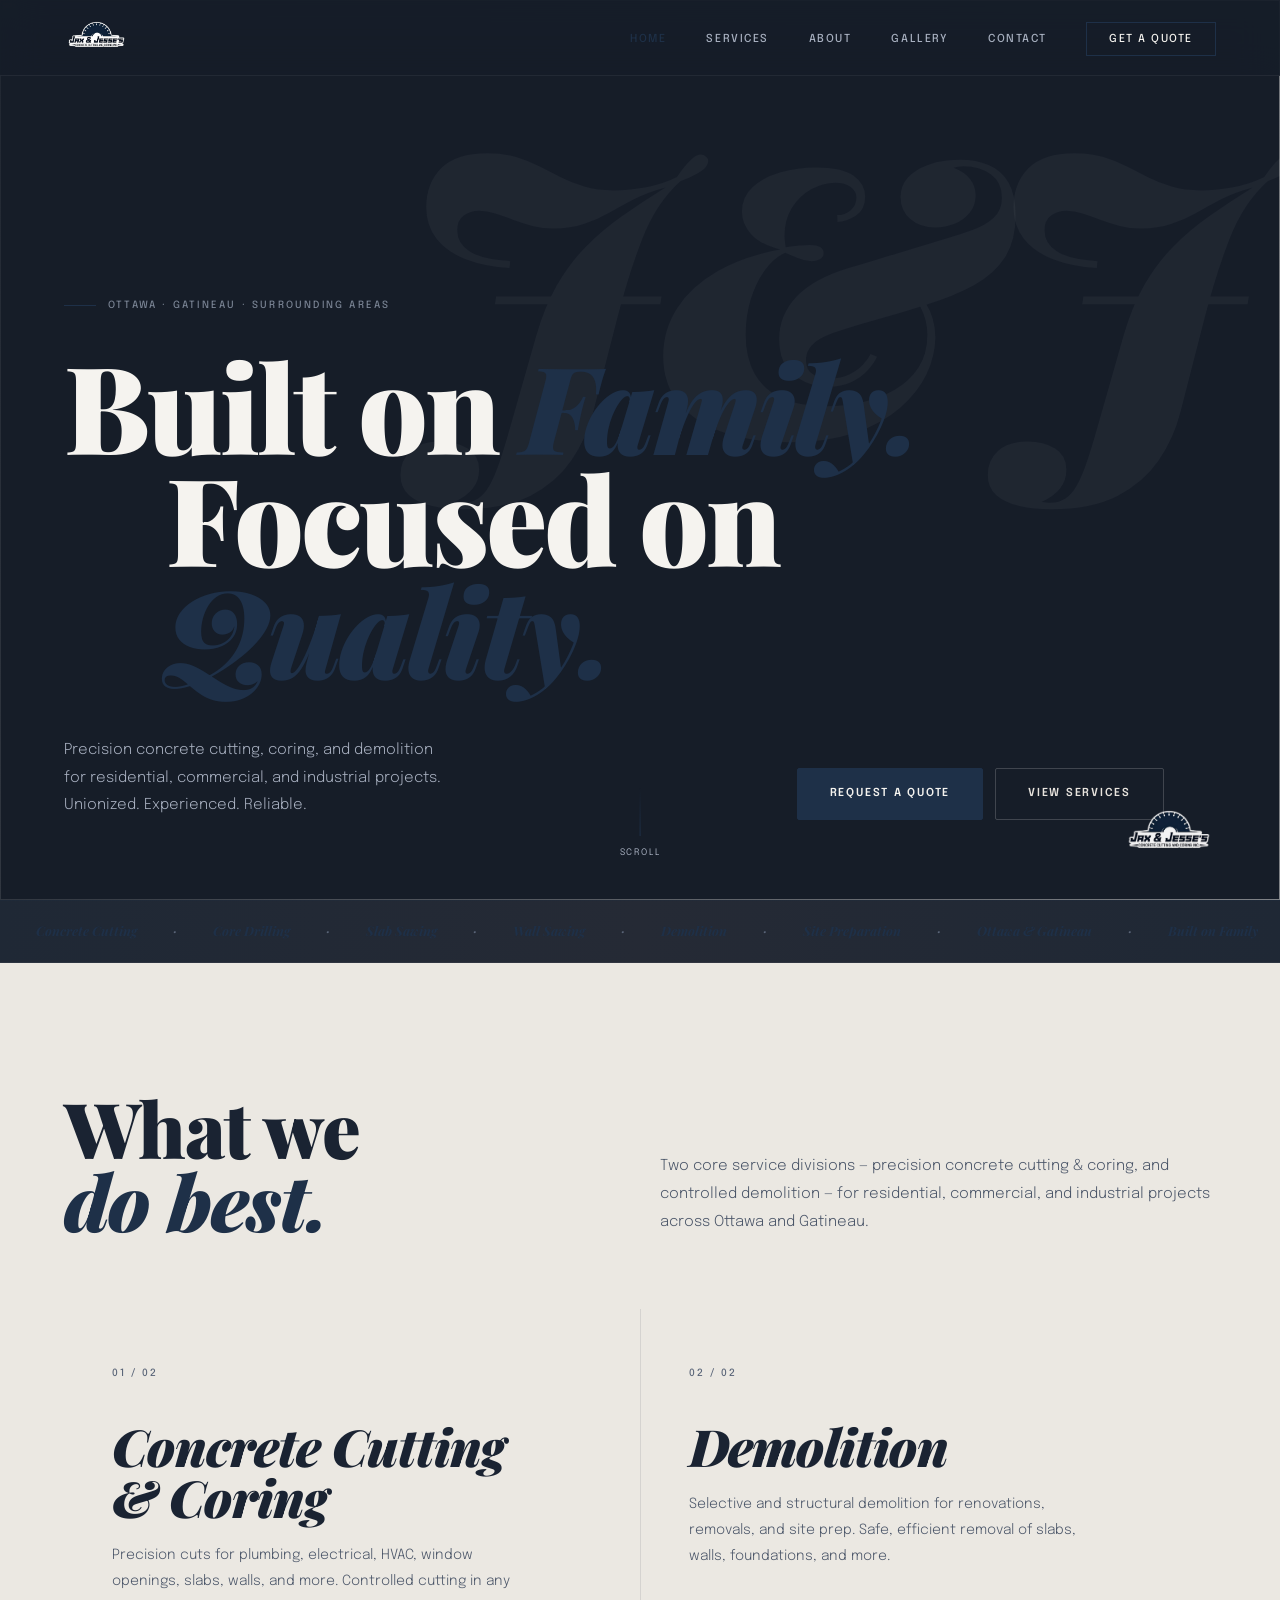
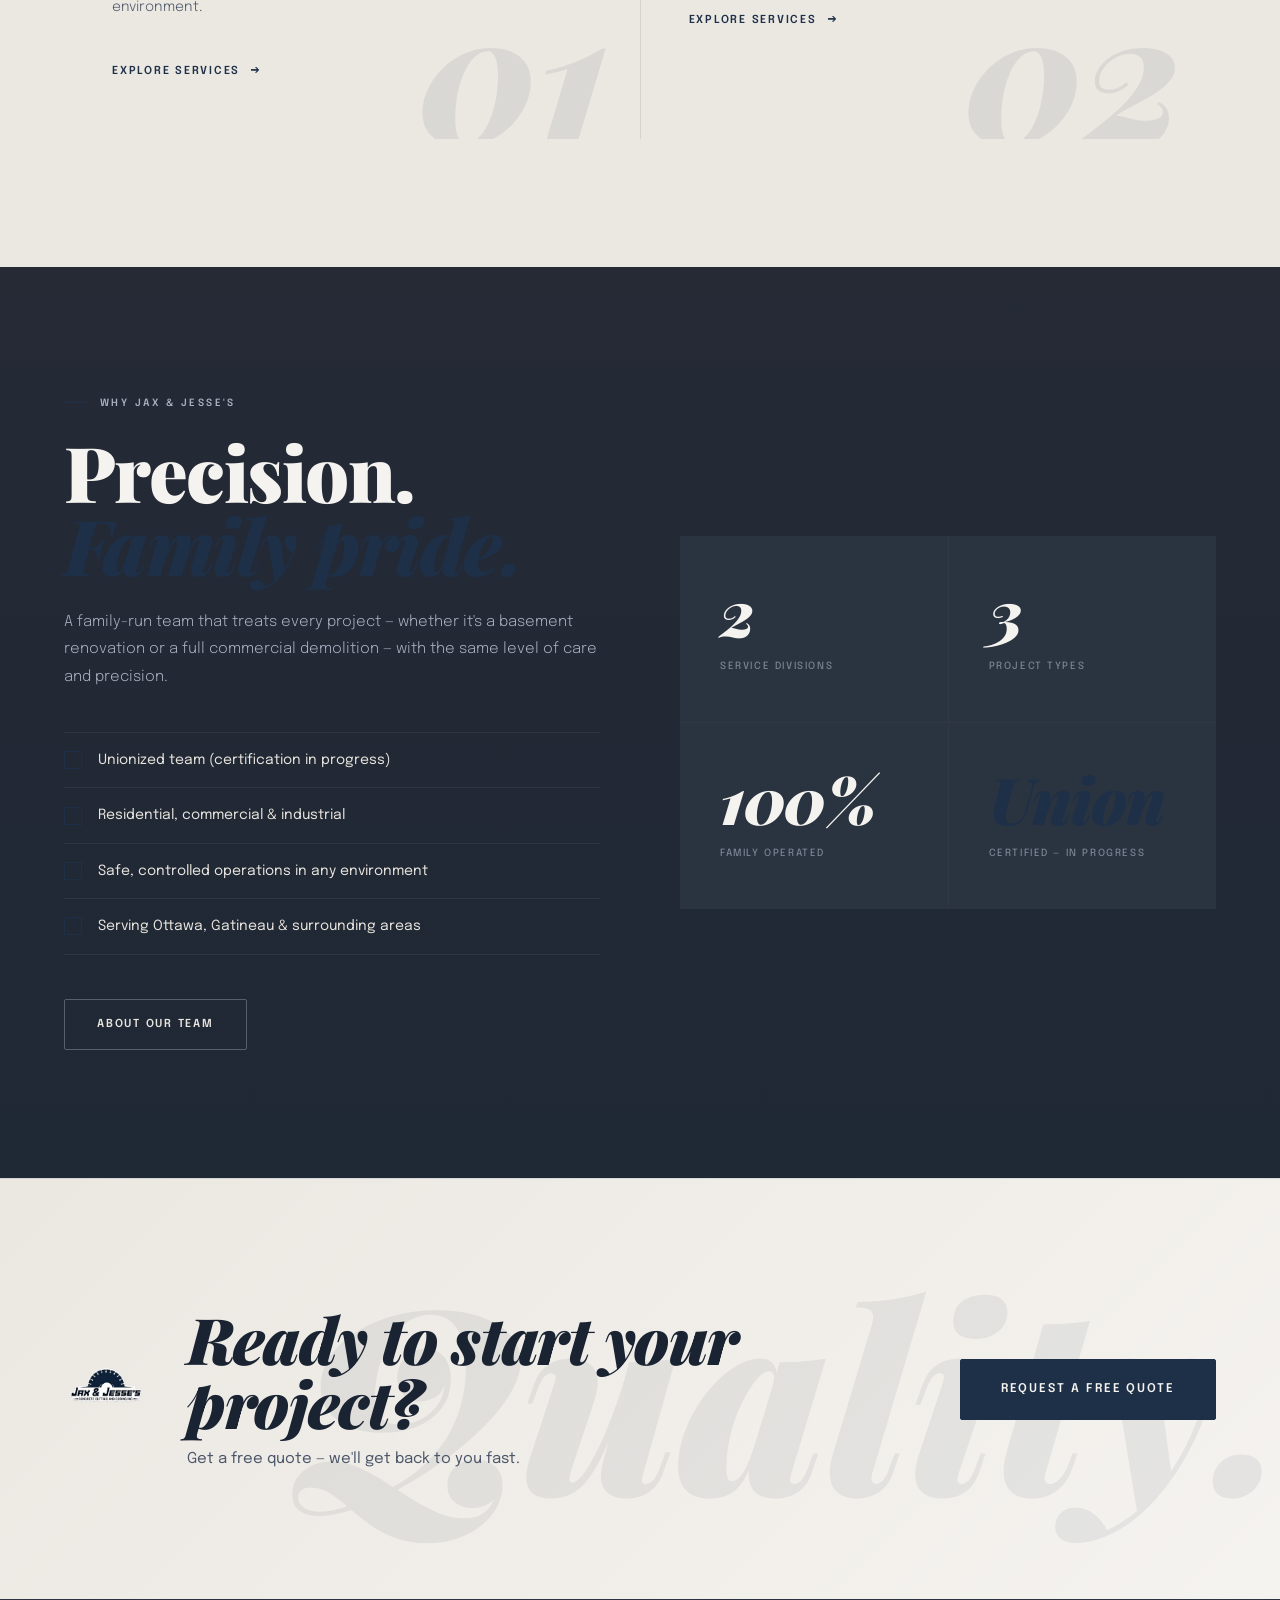
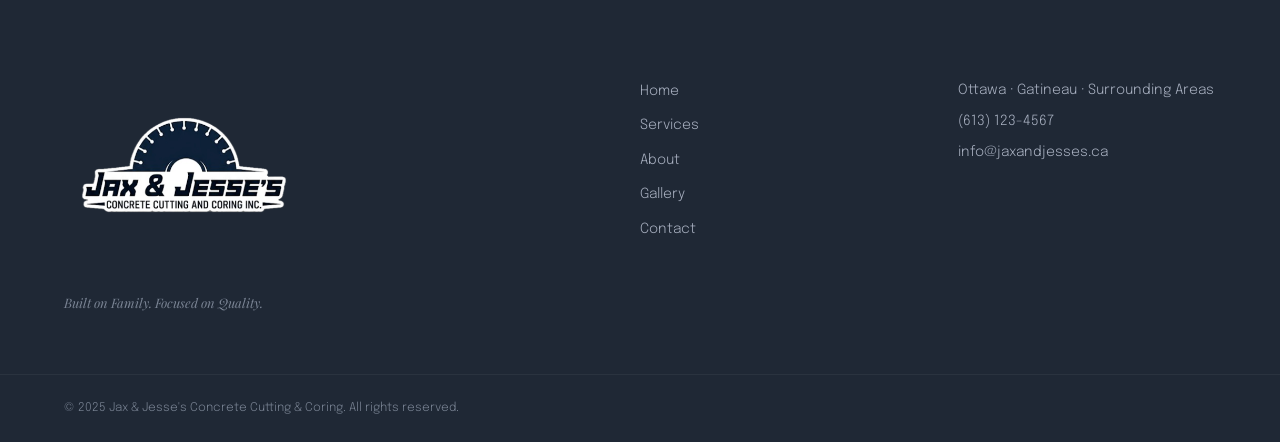
==== index.html @ 1fd2f661 "Initial commit" ====
<!DOCTYPE html>
<html lang="en">
<head>
  <meta charset="UTF-8" />
  <meta name="viewport" content="width=device-width, initial-scale=1.0" />
  <title>Jax & Jesse's Concrete Cutting & Coring</title>
  <link rel="stylesheet" href="styles/main.css" />
  <link rel="preconnect" href="https://fonts.googleapis.com" />
  <link rel="preconnect" href="https://fonts.gstatic.com" crossorigin />
  <link rel="preconnect" href="https://images.unsplash.com" crossorigin />
  <link href="https://fonts.googleapis.com/css2?family=Playfair+Display:ital,wght@0,700;0,900;1,700;1,900&family=Epilogue:wght@300;400;500;600;700&display=swap" rel="stylesheet" />
</head>
<body>

  <!-- NAV -->
  <nav class="nav" id="nav">
    <a href="index.html" class="nav-logo">
      <img
        class="nav-logo-img"
        src="assets/logo.png"
        alt="Jax & Jesse's Concrete Cutting and Coring Inc."
        width="220"
        height="90"
      />
    </a>
    <button class="nav-toggle" id="navToggle" aria-label="Toggle menu">
      <span></span><span></span><span></span>
    </button>
    <ul class="nav-links" id="navLinks">
      <li><a href="index.html" class="active">Home</a></li>
      <li><a href="services.html">Services</a></li>
      <li><a href="about.html">About</a></li>
      <li><a href="gallery.html">Gallery</a></li>
      <li><a href="contact.html">Contact</a></li>
      <li><a href="contact.html" class="nav-cta">Get a Quote</a></li>
    </ul>
  </nav>

  <!-- HERO — stock photo (Unsplash); replace with client photography later -->
  <section class="hero">
    <div class="hero-bg" aria-hidden="true">
      <img
        src="https://images.unsplash.com/photo-1541888946425-d81bb19240f5?auto=format&fit=crop&w=1920&q=80"
        alt=""
        width="1920"
        height="1080"
        fetchpriority="high"
      />
    </div>
    <div class="hero-overlay" aria-hidden="true"></div>
    <div class="hero-number">J&J</div>
    <div class="hero-content">
      <div class="hero-eyebrow">Ottawa · Gatineau · Surrounding Areas</div>
      <h1 class="hero-headline">
        Built on <em>Family.</em>
        <span class="line-indent">Focused on <em>Quality.</em></span>
      </h1>
      <div class="hero-bottom">
        <p class="hero-sub">Precision concrete cutting, coring, and demolition for residential, commercial, and industrial projects. Unionized. Experienced. Reliable.</p>
        <div class="hero-ctas">
          <a href="contact.html" class="btn btn-primary">Request a Quote</a>
          <a href="services.html" class="btn btn-ghost">View Services</a>
        </div>
      </div>
    </div>
    <div class="hero-scroll">
      <div class="hero-scroll-line"></div>
      Scroll
    </div>
    <img
      class="hero-logo-mark"
      src="assets/logo.png"
      alt=""
      width="200"
      height="90"
      aria-hidden="true"
    />
  </section>

  <!-- MARQUEE DIVIDER -->
  <div class="marquee-wrap reveal">
    <div class="marquee-track">
      <span>Concrete Cutting</span><span class="dot"> · </span>
      <span>Core Drilling</span><span class="dot"> · </span>
      <span>Slab Sawing</span><span class="dot"> · </span>
      <span>Wall Sawing</span><span class="dot"> · </span>
      <span>Demolition</span><span class="dot"> · </span>
      <span>Site Preparation</span><span class="dot"> · </span>
      <span>Ottawa & Gatineau</span><span class="dot"> · </span>
      <span>Built on Family</span><span class="dot"> · </span>
      <span>Concrete Cutting</span><span class="dot"> · </span>
      <span>Core Drilling</span><span class="dot"> · </span>
      <span>Slab Sawing</span><span class="dot"> · </span>
      <span>Wall Sawing</span><span class="dot"> · </span>
      <span>Demolition</span><span class="dot"> · </span>
      <span>Site Preparation</span><span class="dot"> · </span>
      <span>Ottawa & Gatineau</span><span class="dot"> · </span>
      <span>Built on Family</span><span class="dot"> · </span>
    </div>
  </div>

  <!-- SERVICES OVERVIEW -->
  <section class="services-overview reveal">
    <div class="services-overview-header">
      <h2>What we<br /><em>do best.</em></h2>
      <p>Two core service divisions — precision concrete cutting & coring, and controlled demolition — for residential, commercial, and industrial projects across Ottawa and Gatineau.</p>
    </div>
    <div class="services-grid">
      <div class="service-card">
        <span class="service-card-index">01 / 02</span>
        <h3>Concrete Cutting<br />& Coring</h3>
        <p>Precision cuts for plumbing, electrical, HVAC, window openings, slabs, walls, and more. Controlled cutting in any environment.</p>
        <a href="services.html#cutting" class="service-link">Explore Services</a>
        <span class="service-card-bg-num">01</span>
      </div>
      <div class="service-card">
        <span class="service-card-index">02 / 02</span>
        <h3>Demolition</h3>
        <p>Selective and structural demolition for renovations, removals, and site prep. Safe, efficient removal of slabs, walls, foundations, and more.</p>
        <a href="services.html#demolition" class="service-link">Explore Services</a>
        <span class="service-card-bg-num">02</span>
      </div>
    </div>
  </section>

  <!-- WHY US -->
  <section class="why-us reveal">
    <div class="why-us-inner">
      <div class="why-us-text">
        <div class="section-label">Why Jax & Jesse's</div>
        <h2>Precision.<br /><em>Family pride.</em></h2>
        <p>A family-run team that treats every project — whether it's a basement renovation or a full commercial demolition — with the same level of care and precision.</p>
        <ul class="why-list">
          <li><span class="check">✓</span> Unionized team (certification in progress)</li>
          <li><span class="check">✓</span> Residential, commercial & industrial</li>
          <li><span class="check">✓</span> Safe, controlled operations in any environment</li>
          <li><span class="check">✓</span> Serving Ottawa, Gatineau & surrounding areas</li>
        </ul>
        <a href="about.html" class="btn btn-outline">About Our Team</a>
      </div>
      <div class="why-us-stats">
        <div class="why-stat">
          <span class="why-stat-num">2</span>
          <span class="why-stat-label">Service Divisions</span>
        </div>
        <div class="why-stat">
          <span class="why-stat-num">3</span>
          <span class="why-stat-label">Project Types</span>
        </div>
        <div class="why-stat">
          <span class="why-stat-num">100%</span>
          <span class="why-stat-label">Family Operated</span>
        </div>
        <div class="why-stat">
          <span class="why-stat-num"><em>Union</em></span>
          <span class="why-stat-label">Certified — In Progress</span>
        </div>
      </div>
    </div>
  </section>

  <!-- CTA BAND -->
  <section class="cta-band reveal">
    <div class="cta-band-inner">
      <img class="cta-band-logo" src="assets/logo.png" alt="" width="180" height="80" aria-hidden="true" />
      <div class="cta-band-copy">
        <h2>Ready to start your project?</h2>
        <p>Get a free quote — we'll get back to you fast.</p>
      </div>
      <a href="contact.html" class="btn btn-primary btn-lg">Request a Free Quote</a>
    </div>
  </section>

  <!-- FOOTER -->
  <footer class="footer">
    <div class="footer-inner">
      <div class="footer-brand">
        <img
          class="footer-logo-img"
          src="assets/logo.png"
          alt="Jax & Jesse's Concrete Cutting and Coring Inc."
          width="240"
          height="110"
        />
        <p class="footer-slogan">Built on Family. Focused on Quality.</p>
      </div>
      <div class="footer-links">
        <a href="index.html">Home</a>
        <a href="services.html">Services</a>
        <a href="about.html">About</a>
        <a href="gallery.html">Gallery</a>
        <a href="contact.html">Contact</a>
      </div>
      <div class="footer-contact">
        <p>Ottawa · Gatineau · Surrounding Areas</p>
        <a href="tel:+16131234567">(613) 123-4567</a>
        <a href="mailto:info@jaxandjesses.ca">info@jaxandjesses.ca</a>
      </div>
    </div>
    <div class="footer-bottom">
      <p>© 2025 Jax & Jesse's Concrete Cutting & Coring. All rights reserved.</p>
    </div>
  </footer>

  <script src="scripts/main.js"></script>
</body>
</html>
---- styles/main.css ----
/* =========================================
   JAX & JESSE'S — Charcoal, off-white, dark navy (logo-aligned)
   ========================================= */

:root {
  /* Dark navy (primary brand — matches logo) */
  --navy:       #1e3048;
  --navy-deep:  #151d2a;
  --navy-mid:   #2a3f54;

  /* Charcoal scale */
  --black:      #161d28;
  --charcoal:   #1f2835;
  --dark:       #2a3340;
  --mid:        #343e4d;
  --steel:      #5a6578;
  --grey:       #7a8494;
  --light-grey: #a8b0c0;
  --silver:     #c5c9d4;
  --off-white:  #e8e4de;
  --white:      #f5f3ef;

  /* Accent = navy (buttons, active states, emphasis) */
  --accent:       #1e3048;
  --accent-hover: #2a3f54;
  --accent-soft:  rgba(30, 48, 72, 0.14);
  --accent-glow:  rgba(30, 48, 72, 0.35);

  /* Light surfaces */
  --paper:       #ebe8e2;
  --paper-deep:  #dfd9d0;
  --ink-on-paper: #1a2332;
  --muted-on-paper: #4a5568;

  --font-display: 'Playfair Display', Georgia, serif;
  --font-body:    'Epilogue', sans-serif;

  --nav-h: 76px;
  --section-pad: clamp(80px, 10vw, 140px);
  --container: 1280px;
  --radius: 2px;
  --ease: cubic-bezier(0.4, 0, 0.2, 1);
}

/* RESET */
*, *::before, *::after { box-sizing: border-box; margin: 0; padding: 0; }
html { scroll-behavior: smooth; }
body {
  background: var(--black);
  color: var(--off-white);
  font-family: var(--font-body);
  font-size: 16px;
  line-height: 1.6;
  overflow-x: hidden;
  -webkit-font-smoothing: antialiased;
}
img { display: block; width: 100%; height: auto; }
.nav-logo-img,
.footer-logo-img,
.cta-band-logo,
.form-logo,
.hero-logo-mark {
  width: auto;
}
a { color: inherit; text-decoration: none; }
ul { list-style: none; }
button { cursor: pointer; border: none; background: none; font-family: inherit; }
select, input, textarea { font-family: inherit; }

/* =========================================
   NAVIGATION
   ========================================= */

.nav {
  position: fixed;
  top: 0; left: 0; right: 0;
  z-index: 100;
  height: var(--nav-h);
  display: flex;
  align-items: center;
  justify-content: space-between;
  padding: 0 clamp(24px, 5vw, 80px);
  background: rgba(22, 29, 40, 0.9);
  backdrop-filter: blur(20px);
  border-bottom: 1px solid rgba(255,255,255,0.06);
  transition: background 0.4s var(--ease);
}

.nav.scrolled { background: rgba(22, 29, 40, 0.97); }

.nav-logo {
  display: flex;
  align-items: center;
  flex-shrink: 0;
}
.nav-logo:focus-visible {
  outline: 2px solid var(--accent);
  outline-offset: 4px;
}

.nav-logo-img {
  height: 52px;
  width: auto;
  max-width: min(220px, 44vw);
  object-fit: contain;
  object-position: left center;
}

.logo-main {
  font-family: var(--font-display);
  font-size: 18px;
  font-weight: 700;
  font-style: italic;
  letter-spacing: 0.01em;
  color: var(--white);
  line-height: 1;
}

.logo-sub {
  font-family: var(--font-body);
  font-size: 9px;
  font-weight: 500;
  letter-spacing: 0.22em;
  text-transform: uppercase;
  color: var(--grey);
  line-height: 1;
}

.nav-links {
  display: flex;
  align-items: center;
  gap: 40px;
}

.nav-links a {
  font-size: 11px;
  font-weight: 500;
  letter-spacing: 0.14em;
  text-transform: uppercase;
  color: var(--light-grey);
  transition: color 0.25s var(--ease);
}

.nav-links a:hover { color: var(--white); }
.nav-links a.active { color: var(--accent); }

.nav-cta {
  border: 1px solid var(--accent) !important;
  padding: 10px 22px;
  color: var(--white) !important;
  transition: background 0.25s var(--ease), color 0.25s var(--ease), border-color 0.25s var(--ease) !important;
}

.nav-cta:hover {
  background: var(--accent) !important;
  color: var(--white) !important;
  border-color: var(--accent) !important;
}

.nav-toggle {
  display: none;
  flex-direction: column;
  gap: 6px;
  padding: 4px;
}

.nav-toggle span {
  display: block;
  width: 22px;
  height: 1px;
  background: var(--off-white);
  transition: 0.3s var(--ease);
}

/* =========================================
   BUTTONS
   ========================================= */

.btn {
  display: inline-flex;
  align-items: center;
  gap: 10px;
  padding: 16px 32px;
  font-family: var(--font-body);
  font-size: 11px;
  font-weight: 600;
  letter-spacing: 0.16em;
  text-transform: uppercase;
  border-radius: var(--radius);
  transition: 0.3s var(--ease);
  border: 1px solid transparent;
}

.btn-primary {
  background: var(--accent);
  color: var(--white);
  border-color: var(--accent);
}
.btn-primary:hover {
  background: transparent;
  color: var(--white);
  border-color: rgba(255,255,255,0.55);
}

.btn-ghost {
  background: transparent;
  color: var(--off-white);
  border-color: rgba(255,255,255,0.18);
}
.btn-ghost:hover {
  border-color: var(--accent);
  background: var(--accent-soft);
  color: var(--off-white);
}

.btn-outline {
  background: transparent;
  color: var(--off-white);
  border-color: rgba(255,255,255,0.25);
}
.btn-outline:hover {
  background: var(--accent-soft);
  color: var(--white);
  border-color: var(--accent);
}

.btn-lg { padding: 20px 40px; font-size: 12px; }
.btn-full { width: 100%; justify-content: center; }

/* =========================================
   SECTION LABEL
   ========================================= */

.section-label {
  font-family: var(--font-body);
  font-size: 10px;
  font-weight: 600;
  letter-spacing: 0.24em;
  text-transform: uppercase;
  color: var(--light-grey);
  margin-bottom: 24px;
  display: flex;
  align-items: center;
  gap: 12px;
}

.section-label::before {
  content: '';
  display: block;
  width: 24px;
  height: 1px;
  background: var(--accent);
  flex-shrink: 0;
}

/* =========================================
   SCROLL REVEAL
   ========================================= */

.reveal {
  opacity: 0;
  transform: translateY(24px);
  transition: opacity 0.8s var(--ease), transform 0.8s var(--ease);
}
.reveal.visible { opacity: 1; transform: translateY(0); }

/* =========================================
   HERO — HOME
   ========================================= */

.hero {
  position: relative;
  min-height: 100vh;
  display: flex;
  align-items: flex-end;
  padding: calc(var(--nav-h) + 60px) clamp(24px, 5vw, 80px) 80px;
  background: var(--black);
  overflow: hidden;
}

.hero-bg {
  position: absolute;
  inset: 0;
  z-index: 0;
}

.hero-bg img {
  width: 100%;
  height: 100%;
  object-fit: cover;
  object-position: center;
}

.hero-overlay {
  position: absolute;
  inset: 0;
  z-index: 1;
  background: linear-gradient(
    105deg,
    rgba(22, 29, 40, 0.94) 0%,
    rgba(22, 29, 40, 0.68) 42%,
    rgba(22, 29, 40, 0.38) 100%
  );
  pointer-events: none;
}

.hero-number {
  position: absolute;
  top: calc(var(--nav-h) + 10px);
  right: clamp(24px, 3vw, 60px);
  font-family: var(--font-display);
  font-size: clamp(200px, 30vw, 500px);
  font-weight: 900;
  font-style: italic;
  color: rgba(255,255,255,0.04);
  line-height: 1;
  user-select: none;
  pointer-events: none;
  letter-spacing: -0.04em;
  z-index: 2;
}

.hero-content {
  position: relative;
  z-index: 3;
  max-width: 100%;
  animation: fadeUp 1s var(--ease) forwards;
}

@keyframes fadeUp {
  from { opacity: 0; transform: translateY(40px); }
  to   { opacity: 1; transform: translateY(0); }
}

.hero-eyebrow {
  display: flex;
  align-items: center;
  gap: 12px;
  margin-bottom: 36px;
  font-size: 10px;
  font-weight: 500;
  letter-spacing: 0.22em;
  text-transform: uppercase;
  color: var(--grey);
}

.hero-eyebrow::before {
  content: '';
  display: block;
  width: 32px;
  height: 1px;
  background: var(--accent);
}

.hero-headline {
  font-family: var(--font-display);
  font-size: clamp(56px, 9.5vw, 148px);
  font-weight: 900;
  line-height: 0.92;
  letter-spacing: -0.025em;
  color: var(--white);
  margin-bottom: 52px;
  max-width: 1100px;
}

.hero-headline em {
  font-style: italic;
  color: var(--accent);
}

.hero-headline .line-indent {
  display: block;
  padding-left: clamp(40px, 8vw, 140px);
}

.hero-bottom {
  display: flex;
  align-items: flex-end;
  justify-content: space-between;
  gap: 40px;
  flex-wrap: wrap;
}

.hero-sub {
  font-size: 15px;
  font-weight: 300;
  color: var(--light-grey);
  max-width: 380px;
  line-height: 1.85;
}

.hero-ctas {
  display: flex;
  gap: 12px;
  flex-wrap: wrap;
  flex-shrink: 0;
}

.hero-scroll {
  position: absolute;
  bottom: 40px;
  left: 50%;
  transform: translateX(-50%);
  display: flex;
  flex-direction: column;
  align-items: center;
  gap: 10px;
  font-size: 9px;
  letter-spacing: 0.2em;
  text-transform: uppercase;
  color: var(--light-grey);
  z-index: 3;
}

.hero-scroll-line {
  width: 1px;
  height: 48px;
  background: linear-gradient(to bottom, transparent, var(--accent));
  animation: scrollPulse 2s ease infinite;
}

@keyframes scrollPulse {
  0%, 100% { opacity: 0.3; }
  50%       { opacity: 1; }
}

/* Secondary lockup — home hero (decorative; nav has primary logo) */
.hero-logo-mark {
  position: absolute;
  bottom: 28px;
  right: clamp(24px, 5vw, 80px);
  z-index: 3;
  max-height: 76px;
  width: auto;
  max-width: min(200px, 42vw);
  object-fit: contain;
  object-position: right bottom;
  opacity: 0.95;
  pointer-events: none;
}

@media (max-width: 720px) {
  .hero-logo-mark {
    display: none;
  }
}

/* =========================================
   PAGE HERO (inner pages)
   ========================================= */

.page-hero {
  position: relative;
  padding: calc(var(--nav-h) + 100px) clamp(24px, 5vw, 80px) 80px;
  background: linear-gradient(165deg, var(--charcoal) 0%, var(--black) 55%, var(--navy-deep) 100%);
  border-bottom: 1px solid rgba(255,255,255,0.06);
  overflow: hidden;
}

.page-hero-bg-text {
  position: absolute;
  bottom: -20px;
  right: clamp(24px, 5vw, 80px);
  font-family: var(--font-display);
  font-size: clamp(80px, 15vw, 220px);
  font-weight: 900;
  font-style: italic;
  color: rgba(255,255,255,0.025);
  line-height: 1;
  user-select: none;
  pointer-events: none;
}

.page-hero-content {
  position: relative;
  z-index: 2;
  max-width: 800px;
  animation: fadeUp 0.9s var(--ease) forwards;
}

.page-hero h1 {
  font-family: var(--font-display);
  font-size: clamp(56px, 9vw, 110px);
  font-weight: 900;
  font-style: italic;
  line-height: 0.92;
  color: var(--white);
  margin: 20px 0 24px;
  letter-spacing: -0.025em;
}

.page-hero h1 em {
  color: var(--accent);
  font-style: italic;
}

.page-hero p {
  font-size: 15px;
  font-weight: 300;
  color: var(--light-grey);
  max-width: 480px;
  line-height: 1.85;
}

/* =========================================
   MARQUEE DIVIDER
   ========================================= */

.marquee-wrap {
  border-top: 1px solid rgba(30, 48, 72, 0.2);
  border-bottom: 1px solid rgba(255,255,255,0.06);
  overflow: hidden;
  padding: 20px 0;
  background: linear-gradient(90deg, var(--charcoal) 0%, #252a35 50%, var(--charcoal) 100%);
}

.marquee-track {
  display: flex;
  white-space: nowrap;
  animation: marquee 28s linear infinite;
}

.marquee-track span {
  font-family: var(--font-display);
  font-size: 13px;
  font-style: italic;
  font-weight: 700;
  color: var(--accent);
  padding: 0 36px;
  flex-shrink: 0;
}

.marquee-track span.dot {
  color: var(--steel);
  padding: 0;
}

@keyframes marquee {
  from { transform: translateX(0); }
  to   { transform: translateX(-50%); }
}

/* =========================================
   SERVICES OVERVIEW (home)
   ========================================= */

.services-overview {
  padding: var(--section-pad) clamp(24px, 5vw, 80px);
  background: var(--paper);
  color: var(--muted-on-paper);
}

.services-overview .section-label {
  color: var(--accent);
}

.services-overview .section-label::before {
  background: var(--accent);
}

.services-overview .service-card {
  background: var(--paper);
  border-color: rgba(26, 35, 50, 0.08);
}

.services-overview .service-card:hover {
  background: var(--paper-deep);
}

.services-overview .service-card h3 {
  color: var(--ink-on-paper);
}

.services-overview .service-card p {
  color: var(--muted-on-paper);
}

.services-overview .service-link {
  color: var(--accent);
}

.services-overview .service-link:hover {
  color: var(--accent-hover);
}

.services-overview .service-card-bg-num {
  color: rgba(26, 35, 50, 0.08);
}

.services-overview .service-card-index {
  color: var(--steel);
}

.services-overview-header {
  display: grid;
  grid-template-columns: 1fr 1fr;
  gap: 40px;
  align-items: end;
  margin-bottom: 72px;
}

.services-overview-header h2 {
  font-family: var(--font-display);
  font-size: clamp(44px, 6vw, 80px);
  font-weight: 900;
  line-height: 0.95;
  color: var(--ink-on-paper);
  letter-spacing: -0.02em;
}

.services-overview-header h2 em {
  font-style: italic;
  color: var(--accent);
}

.services-overview-header p {
  font-size: 15px;
  font-weight: 300;
  color: var(--muted-on-paper);
  line-height: 1.85;
  align-self: end;
}

.services-grid {
  display: grid;
  grid-template-columns: 1fr 1fr;
  gap: 1px;
  background: rgba(255,255,255,0.06);
}

.services-overview .services-grid {
  background: rgba(26, 35, 50, 0.1);
}

.service-card {
  background: var(--black);
  padding: 56px 48px;
  position: relative;
  overflow: hidden;
  transition: background 0.3s var(--ease);
}

.service-card:hover { background: var(--charcoal); }

.service-card-index {
  font-size: 10px;
  font-weight: 500;
  letter-spacing: 0.2em;
  color: var(--grey);
  margin-bottom: 40px;
  display: block;
}

.service-card h3 {
  font-family: var(--font-display);
  font-size: clamp(36px, 4vw, 56px);
  font-weight: 900;
  font-style: italic;
  line-height: 1;
  color: var(--white);
  margin-bottom: 20px;
  letter-spacing: -0.02em;
}

.service-card p {
  font-size: 14px;
  font-weight: 300;
  color: var(--light-grey);
  line-height: 1.85;
  margin-bottom: 36px;
  max-width: 420px;
}

.service-link {
  font-size: 11px;
  font-weight: 600;
  letter-spacing: 0.16em;
  text-transform: uppercase;
  color: var(--silver);
  display: inline-flex;
  align-items: center;
  gap: 10px;
  transition: gap 0.25s var(--ease), color 0.25s var(--ease);
}

.service-link::after { content: '→'; font-size: 14px; }
.service-link:hover { color: var(--white); gap: 16px; }

.service-card-bg-num {
  position: absolute;
  bottom: -20px; right: 32px;
  font-family: var(--font-display);
  font-size: 180px;
  font-weight: 900;
  font-style: italic;
  color: rgba(255,255,255,0.03);
  line-height: 1;
  user-select: none;
}

/* =========================================
   WHY US (home)
   ========================================= */

.why-us {
  padding: var(--section-pad) 0;
  background: linear-gradient(180deg, #252a35 0%, var(--charcoal) 100%);
  overflow: hidden;
}

.why-us-inner {
  padding: 0 clamp(24px, 5vw, 80px);
  display: grid;
  grid-template-columns: 1fr 1fr;
  gap: 80px;
  align-items: center;
}

.why-us-text h2 {
  font-family: var(--font-display);
  font-size: clamp(48px, 6vw, 80px);
  font-weight: 900;
  line-height: 0.95;
  color: var(--white);
  letter-spacing: -0.02em;
  margin-bottom: 28px;
}

.why-us-text h2 em {
  font-style: italic;
  color: var(--accent);
  display: block;
}

.why-us-text > p {
  font-size: 15px;
  font-weight: 300;
  color: var(--light-grey);
  line-height: 1.85;
  margin-bottom: 40px;
}

.why-list {
  display: flex;
  flex-direction: column;
  gap: 0;
  margin-bottom: 44px;
  border-top: 1px solid rgba(255,255,255,0.06);
}

.why-list li {
  display: flex;
  align-items: center;
  gap: 16px;
  padding: 16px 0;
  border-bottom: 1px solid rgba(255,255,255,0.06);
  font-size: 14px;
  font-weight: 400;
  color: var(--off-white);
}

.check {
  width: 18px;
  height: 18px;
  border: 1px solid var(--accent);
  display: inline-flex;
  align-items: center;
  justify-content: center;
  font-size: 9px;
  flex-shrink: 0;
  color: var(--accent);
}

.why-us-stats {
  display: grid;
  grid-template-columns: 1fr 1fr;
  gap: 1px;
  background: rgba(255,255,255,0.07);
}

.why-stat {
  background: var(--dark);
  padding: 44px 40px;
}

.why-stat-num {
  font-family: var(--font-display);
  font-size: clamp(52px, 5vw, 76px);
  font-weight: 900;
  font-style: italic;
  color: var(--white);
  line-height: 1;
  letter-spacing: -0.02em;
  display: block;
  margin-bottom: 8px;
}

.why-stat-num em {
  color: var(--accent);
  font-style: italic;
}

.why-stat-label {
  font-size: 10px;
  font-weight: 500;
  letter-spacing: 0.16em;
  text-transform: uppercase;
  color: var(--grey);
}

/* =========================================
   CTA BAND
   ========================================= */

.cta-band {
  padding: var(--section-pad) clamp(24px, 5vw, 80px);
  background: linear-gradient(135deg, var(--paper) 0%, var(--white) 100%);
  border-top: 1px solid rgba(30, 48, 72, 0.12);
  position: relative;
  overflow: hidden;
}

.cta-band::before {
  content: 'Quality.';
  position: absolute;
  right: -10px;
  top: 50%;
  transform: translateY(-50%);
  font-family: var(--font-display);
  font-size: clamp(100px, 20vw, 280px);
  font-weight: 900;
  font-style: italic;
  color: rgba(30, 48, 72, 0.07);
  line-height: 1;
  user-select: none;
  pointer-events: none;
  white-space: nowrap;
}

.cta-band-inner {
  position: relative;
  z-index: 2;
  display: grid;
  grid-template-columns: auto minmax(0, 1fr) auto;
  align-items: center;
  gap: clamp(20px, 3vw, 40px);
  width: 100%;
}

.cta-band-logo {
  height: clamp(48px, 7vw, 68px);
  width: auto;
  max-width: min(180px, 38vw);
  object-fit: contain;
  object-position: left center;
}

@media (max-width: 720px) {
  .cta-band-inner {
    grid-template-columns: 1fr;
    justify-items: start;
  }
  .cta-band-logo {
    max-width: 200px;
  }
}

.cta-band-copy {
  max-width: 640px;
}

.cta-band-copy h2 {
  font-family: var(--font-display);
  font-size: clamp(36px, 5vw, 72px);
  font-weight: 900;
  font-style: italic;
  color: var(--ink-on-paper);
  line-height: 1;
  letter-spacing: -0.02em;
}

.cta-band-copy p {
  font-size: 15px;
  font-weight: 400;
  color: var(--muted-on-paper);
  margin-top: 12px;
}

.cta-band .btn-primary {
  background: var(--accent);
  color: var(--white);
  border-color: var(--accent);
  flex-shrink: 0;
}

.cta-band .btn-primary:hover {
  background: transparent;
  color: var(--accent);
  border-color: var(--accent);
}

/* =========================================
   FOOTER
   ========================================= */

.footer {
  background: var(--charcoal);
  border-top: 1px solid rgba(255,255,255,0.05);
}

.footer-inner {
  display: grid;
  grid-template-columns: 2fr 1fr 1fr;
  gap: 60px;
  padding: 80px clamp(24px, 5vw, 80px) 60px;
}

.footer-brand {
  display: flex;
  flex-direction: column;
  align-items: flex-start;
  gap: 20px;
}

.footer-logo-img {
  max-width: 240px;
  width: 100%;
  height: auto;
  object-fit: contain;
  object-position: left top;
}

.footer-slogan {
  font-size: 13px;
  font-weight: 300;
  color: var(--grey);
  margin-top: 0;
  font-style: italic;
  font-family: var(--font-display);
}

.footer-col-label {
  font-size: 10px;
  font-weight: 600;
  letter-spacing: 0.2em;
  text-transform: uppercase;
  color: var(--grey);
  margin-bottom: 20px;
  display: block;
}

.footer-links {
  display: flex;
  flex-direction: column;
  gap: 12px;
}

.footer-links a {
  font-size: 14px;
  font-weight: 300;
  color: var(--light-grey);
  transition: color 0.25s var(--ease);
}

.footer-links a:hover { color: var(--white); }

.footer-contact {
  display: flex;
  flex-direction: column;
  gap: 10px;
}

.footer-contact p, .footer-contact a {
  font-size: 14px;
  font-weight: 300;
  color: var(--light-grey);
  line-height: 1.5;
}

.footer-contact a:hover { color: var(--white); }

.footer-bottom {
  border-top: 1px solid rgba(255,255,255,0.05);
  padding: 24px clamp(24px, 5vw, 80px);
  display: flex;
  justify-content: space-between;
  align-items: center;
  gap: 20px;
  flex-wrap: wrap;
}

.footer-bottom p {
  font-size: 12px;
  font-weight: 300;
  color: var(--grey);
}

/* =========================================
   SERVICES DETAIL PAGE
   ========================================= */

.services-tabs {
  display: flex;
  border-bottom: 1px solid rgba(255,255,255,0.06);
  padding: 0 clamp(24px, 5vw, 80px);
  background: var(--charcoal);
  position: sticky;
  top: var(--nav-h);
  z-index: 10;
}

.tab-btn {
  font-size: 11px;
  font-weight: 600;
  letter-spacing: 0.14em;
  text-transform: uppercase;
  color: var(--grey);
  padding: 24px 36px;
  border-bottom: 1px solid transparent;
  transition: 0.25s var(--ease);
  margin-bottom: -1px;
}

.tab-btn:hover { color: var(--off-white); }
.tab-btn.active { color: var(--white); border-bottom-color: var(--accent); }

.tab-content {
  display: none;
  padding: var(--section-pad) clamp(24px, 5vw, 80px);
  background: var(--black);
}

.tab-content.active { display: block; }

.services-intro {
  display: grid;
  grid-template-columns: 1fr auto;
  gap: 60px;
  align-items: start;
  margin-bottom: 80px;
  padding-bottom: 60px;
  border-bottom: 1px solid rgba(255,255,255,0.06);
}

.services-intro h2 {
  font-family: var(--font-display);
  font-size: clamp(48px, 7vw, 96px);
  font-weight: 900;
  font-style: italic;
  line-height: 0.92;
  color: var(--white);
  letter-spacing: -0.025em;
  margin-bottom: 24px;
}

.services-intro h2 em {
  color: var(--accent);
  font-style: italic;
}

.services-intro p {
  font-size: 15px;
  font-weight: 300;
  color: var(--light-grey);
  line-height: 1.85;
  max-width: 500px;
}

.services-intro-num {
  font-family: var(--font-display);
  font-size: clamp(80px, 12vw, 160px);
  font-weight: 900;
  font-style: italic;
  color: rgba(255,255,255,0.05);
  line-height: 1;
  flex-shrink: 0;
  user-select: none;
  align-self: center;
}

.services-list {
  display: grid;
  grid-template-columns: repeat(auto-fit, minmax(300px, 1fr));
  gap: 1px;
  background: rgba(255,255,255,0.05);
}

.service-item {
  background: var(--black);
  padding: 32px 28px;
  display: flex;
  gap: 20px;
  transition: background 0.25s var(--ease);
}

.service-item:hover { background: var(--charcoal); }

.service-item-num {
  font-family: var(--font-display);
  font-size: 11px;
  font-style: italic;
  color: var(--grey);
  flex-shrink: 0;
  padding-top: 3px;
  min-width: 28px;
}

.service-item h4 {
  font-size: 14px;
  font-weight: 600;
  letter-spacing: 0.04em;
  color: var(--off-white);
  margin-bottom: 8px;
}

.service-item p {
  font-size: 13px;
  font-weight: 300;
  color: var(--grey);
  line-height: 1.7;
}

/* PROJECT TYPES */
.project-types {
  padding: var(--section-pad) clamp(24px, 5vw, 80px);
  background: var(--charcoal);
}

.project-types-grid {
  display: grid;
  grid-template-columns: repeat(3, 1fr);
  gap: 1px;
  background: rgba(255,255,255,0.06);
  margin-top: 56px;
}

.project-type {
  background: var(--charcoal);
  padding: 52px 44px;
  position: relative;
  overflow: hidden;
  transition: background 0.25s var(--ease);
}

.project-type:hover { background: var(--dark); }

.project-type-letter {
  font-family: var(--font-display);
  font-size: clamp(80px, 12vw, 140px);
  font-weight: 900;
  font-style: italic;
  color: rgba(255,255,255,0.04);
  line-height: 1;
  position: absolute;
  top: 0; right: 16px;
  user-select: none;
}

.project-type h3 {
  font-family: var(--font-display);
  font-size: 32px;
  font-weight: 900;
  font-style: italic;
  color: var(--white);
  margin-bottom: 16px;
  letter-spacing: -0.01em;
  position: relative;
}

.project-type p {
  font-size: 14px;
  font-weight: 300;
  color: var(--light-grey);
  line-height: 1.8;
  position: relative;
}

/* =========================================
   ABOUT PAGE
   ========================================= */

.about-main {
  padding: var(--section-pad) 0;
  background: var(--black);
}

.about-main-inner {
  padding: 0 clamp(24px, 5vw, 80px);
  display: grid;
  grid-template-columns: 1fr 1.1fr;
  gap: 100px;
  align-items: start;
}

.about-type-block { position: relative; overflow: hidden; }

.about-giant-text {
  font-family: var(--font-display);
  font-size: clamp(100px, 18vw, 260px);
  font-weight: 900;
  font-style: italic;
  line-height: 0.85;
  color: rgba(255,255,255,0.06);
  user-select: none;
  letter-spacing: -0.04em;
}

.about-type-caption {
  margin-top: 40px;
  padding-top: 32px;
  border-top: 1px solid rgba(255,255,255,0.07);
}

.about-type-caption p {
  font-size: 13px;
  font-weight: 300;
  font-style: italic;
  font-family: var(--font-display);
  color: var(--grey);
  line-height: 1.7;
}

.about-text h2 {
  font-family: var(--font-display);
  font-size: clamp(44px, 5.5vw, 72px);
  font-weight: 900;
  line-height: 0.95;
  color: var(--white);
  letter-spacing: -0.02em;
  margin-bottom: 32px;
}

.about-text h2 em {
  font-style: italic;
  color: var(--accent);
}

.about-text p {
  font-size: 15px;
  font-weight: 300;
  color: var(--light-grey);
  line-height: 1.85;
  margin-bottom: 22px;
}

/* VALUES */
.values {
  padding: var(--section-pad) clamp(24px, 5vw, 80px);
  background: var(--charcoal);
}

.values-grid {
  display: grid;
  grid-template-columns: repeat(4, 1fr);
  gap: 1px;
  background: rgba(255,255,255,0.06);
  margin-top: 56px;
}

.value-card {
  background: var(--charcoal);
  padding: 44px 36px;
  transition: background 0.25s var(--ease);
}

.value-card:hover { background: var(--dark); }

.value-num {
  font-family: var(--font-display);
  font-size: 11px;
  font-style: italic;
  font-weight: 700;
  color: var(--grey);
  margin-bottom: 24px;
  display: block;
}

.value-card h3 {
  font-family: var(--font-display);
  font-size: 26px;
  font-weight: 900;
  font-style: italic;
  color: var(--white);
  margin-bottom: 16px;
  letter-spacing: -0.01em;
}

.value-card p {
  font-size: 13px;
  font-weight: 300;
  color: var(--light-grey);
  line-height: 1.8;
}

/* CREDENTIALS */
.credentials {
  padding: 60px clamp(24px, 5vw, 80px);
  background: var(--black);
  border-top: 1px solid rgba(255,255,255,0.05);
  border-bottom: 1px solid rgba(255,255,255,0.05);
}

.credentials-inner {
  display: grid;
  grid-template-columns: repeat(3, 1fr);
  gap: 1px;
  background: rgba(255,255,255,0.05);
}

.credential {
  background: var(--black);
  padding: 44px 48px;
}

.credential h4 {
  font-family: var(--font-display);
  font-size: 20px;
  font-weight: 700;
  font-style: italic;
  color: var(--white);
  margin-bottom: 10px;
}

.credential p {
  font-size: 13px;
  font-weight: 300;
  color: var(--grey);
  line-height: 1.7;
}

/* =========================================
   GALLERY PAGE
   ========================================= */

.gallery-section {
  padding: var(--section-pad) clamp(24px, 5vw, 80px);
  background: var(--black);
}

.gallery-filters {
  display: flex;
  border-bottom: 1px solid rgba(255,255,255,0.06);
  margin-bottom: 60px;
}

.filter-btn {
  font-size: 11px;
  font-weight: 600;
  letter-spacing: 0.14em;
  text-transform: uppercase;
  color: var(--grey);
  padding: 16px 28px;
  border-bottom: 1px solid transparent;
  transition: 0.25s var(--ease);
  margin-bottom: -1px;
}

.filter-btn:hover { color: var(--off-white); }
.filter-btn.active { color: var(--white); border-bottom-color: var(--accent); }

.gallery-grid {
  display: grid;
  grid-template-columns: repeat(3, 1fr);
  grid-auto-rows: 280px;
  gap: 2px;
}

.gallery-item {
  position: relative;
  overflow: hidden;
  cursor: pointer;
  background: var(--charcoal);
}

.gallery-item.large { grid-column: span 2; }
.gallery-item.hidden { display: none; }

.gallery-img {
  width: 100%;
  height: 100%;
  object-fit: cover;
  display: block;
  transition: transform 0.5s var(--ease);
}

.gallery-item:hover .gallery-img {
  transform: scale(1.04);
}

.gallery-placeholder {
  width: 100%;
  height: 100%;
  display: flex;
  align-items: center;
  justify-content: center;
  background: var(--dark);
}

.gallery-placeholder span {
  font-family: var(--font-display);
  font-size: 13px;
  font-style: italic;
  font-weight: 700;
  color: var(--steel);
  text-align: center;
  line-height: 1.5;
}

.gallery-overlay {
  position: absolute;
  inset: 0;
  background: rgba(22, 29, 40, 0.82);
  display: flex;
  align-items: flex-end;
  padding: 28px;
  opacity: 0;
  transition: opacity 0.3s var(--ease);
}

.gallery-item:hover .gallery-overlay { opacity: 1; }

.gallery-overlay span {
  font-family: var(--font-display);
  font-size: 16px;
  font-style: italic;
  font-weight: 700;
  color: var(--white);
}

/* =========================================
   CONTACT PAGE
   ========================================= */

.contact-section {
  padding: var(--section-pad) clamp(24px, 5vw, 80px);
  background: var(--black);
}

.contact-grid {
  display: grid;
  grid-template-columns: 1fr 1.5fr;
  gap: 100px;
  align-items: start;
}

.contact-info h2 {
  font-family: var(--font-display);
  font-size: clamp(44px, 6vw, 72px);
  font-weight: 900;
  font-style: italic;
  line-height: 0.95;
  color: var(--white);
  letter-spacing: -0.02em;
  margin-bottom: 48px;
}

.contact-detail {
  padding: 22px 0;
  border-bottom: 1px solid rgba(255,255,255,0.06);
  display: flex;
  flex-direction: column;
  gap: 6px;
}

.contact-detail:first-of-type { border-top: 1px solid rgba(255,255,255,0.06); }

.contact-detail-label {
  font-size: 10px;
  font-weight: 600;
  letter-spacing: 0.22em;
  text-transform: uppercase;
  color: var(--grey);
}

.contact-detail-value {
  font-size: 16px;
  font-weight: 300;
  color: var(--off-white);
  line-height: 1.6;
  transition: color 0.25s var(--ease);
}

a.contact-detail-value:hover { color: var(--white); }

/* FORM */
.quote-form-wrap {
  background: var(--charcoal);
  border: 1px solid rgba(255,255,255,0.06);
  padding: 52px 48px;
}

.form-header {
  display: flex;
  align-items: center;
  gap: 24px;
  flex-wrap: wrap;
  margin-bottom: 40px;
  padding-bottom: 32px;
  border-bottom: 1px solid rgba(255,255,255,0.06);
}

.form-logo {
  height: 64px;
  width: auto;
  flex-shrink: 0;
  object-fit: contain;
}

.form-header-text {
  flex: 1 1 200px;
  min-width: 0;
}

.form-tag {
  display: inline-block;
  font-size: 10px;
  font-weight: 600;
  letter-spacing: 0.2em;
  text-transform: uppercase;
  color: var(--grey);
  margin-bottom: 16px;
}

.form-header h3 {
  font-family: var(--font-display);
  font-size: 32px;
  font-weight: 900;
  font-style: italic;
  color: var(--white);
  letter-spacing: -0.01em;
}

.quote-form {
  display: flex;
  flex-direction: column;
  gap: 22px;
}

.form-row {
  display: grid;
  grid-template-columns: 1fr 1fr;
  gap: 16px;
}

.form-group {
  display: flex;
  flex-direction: column;
  gap: 10px;
}

.form-group label {
  font-size: 10px;
  font-weight: 600;
  letter-spacing: 0.18em;
  text-transform: uppercase;
  color: var(--grey);
}

.form-group input,
.form-group select,
.form-group textarea {
  background: var(--dark);
  border: 1px solid rgba(255,255,255,0.08);
  color: var(--off-white);
  padding: 16px 18px;
  font-size: 14px;
  font-weight: 300;
  border-radius: var(--radius);
  transition: border-color 0.25s var(--ease);
  appearance: none;
  -webkit-appearance: none;
}

.form-group input::placeholder,
.form-group textarea::placeholder { color: var(--steel); }

.form-group input:focus,
.form-group select:focus,
.form-group textarea:focus {
  outline: none;
  border-color: rgba(255,255,255,0.3);
}

.form-group textarea {
  resize: vertical;
  min-height: 130px;
  line-height: 1.7;
}

.form-note {
  font-size: 12px;
  font-weight: 300;
  color: var(--grey);
  text-align: center;
  margin-top: -8px;
  font-style: italic;
  font-family: var(--font-display);
}

/* =========================================
   MOBILE RESPONSIVE
   ========================================= */

@media (max-width: 960px) {
  .nav-links {
    display: none;
    position: fixed;
    top: var(--nav-h); left: 0; right: 0;
    background: rgba(22, 29, 40, 0.98);
    flex-direction: column;
    align-items: center;
    padding: 48px 20px;
    gap: 28px;
    border-bottom: 1px solid rgba(255,255,255,0.06);
  }
  .nav-links.open { display: flex; }
  .nav-toggle { display: flex; }

  .services-grid,
  .why-us-inner,
  .about-main-inner,
  .contact-grid { grid-template-columns: 1fr; gap: 48px; }

  .services-overview-header { grid-template-columns: 1fr; }
  .why-us-stats { grid-template-columns: 1fr 1fr; }
  .values-grid { grid-template-columns: 1fr 1fr; }
  .credentials-inner { grid-template-columns: 1fr; }
  .project-types-grid { grid-template-columns: 1fr; }
  .footer-inner { grid-template-columns: 1fr; gap: 32px; }
  .form-row { grid-template-columns: 1fr; }

  .gallery-grid { grid-template-columns: 1fr 1fr; grid-auto-rows: 220px; }
  .gallery-item.large { grid-column: span 1; }

  .cta-band-inner { grid-template-columns: 1fr; justify-items: start; }
  .about-type-block { display: none; }

  .services-intro { grid-template-columns: 1fr; }
  .services-intro-num { display: none; }

  .hero-bottom { flex-direction: column; align-items: flex-start; }
}

@media (max-width: 600px) {
  .values-grid { grid-template-columns: 1fr; }
  .gallery-grid { grid-template-columns: 1fr; }
  .why-us-stats { grid-template-columns: 1fr; }
  .quote-form-wrap { padding: 32px 24px; }
  .services-tabs, .gallery-filters { overflow-x: auto; }
  .tab-btn, .filter-btn { white-space: nowrap; }
}
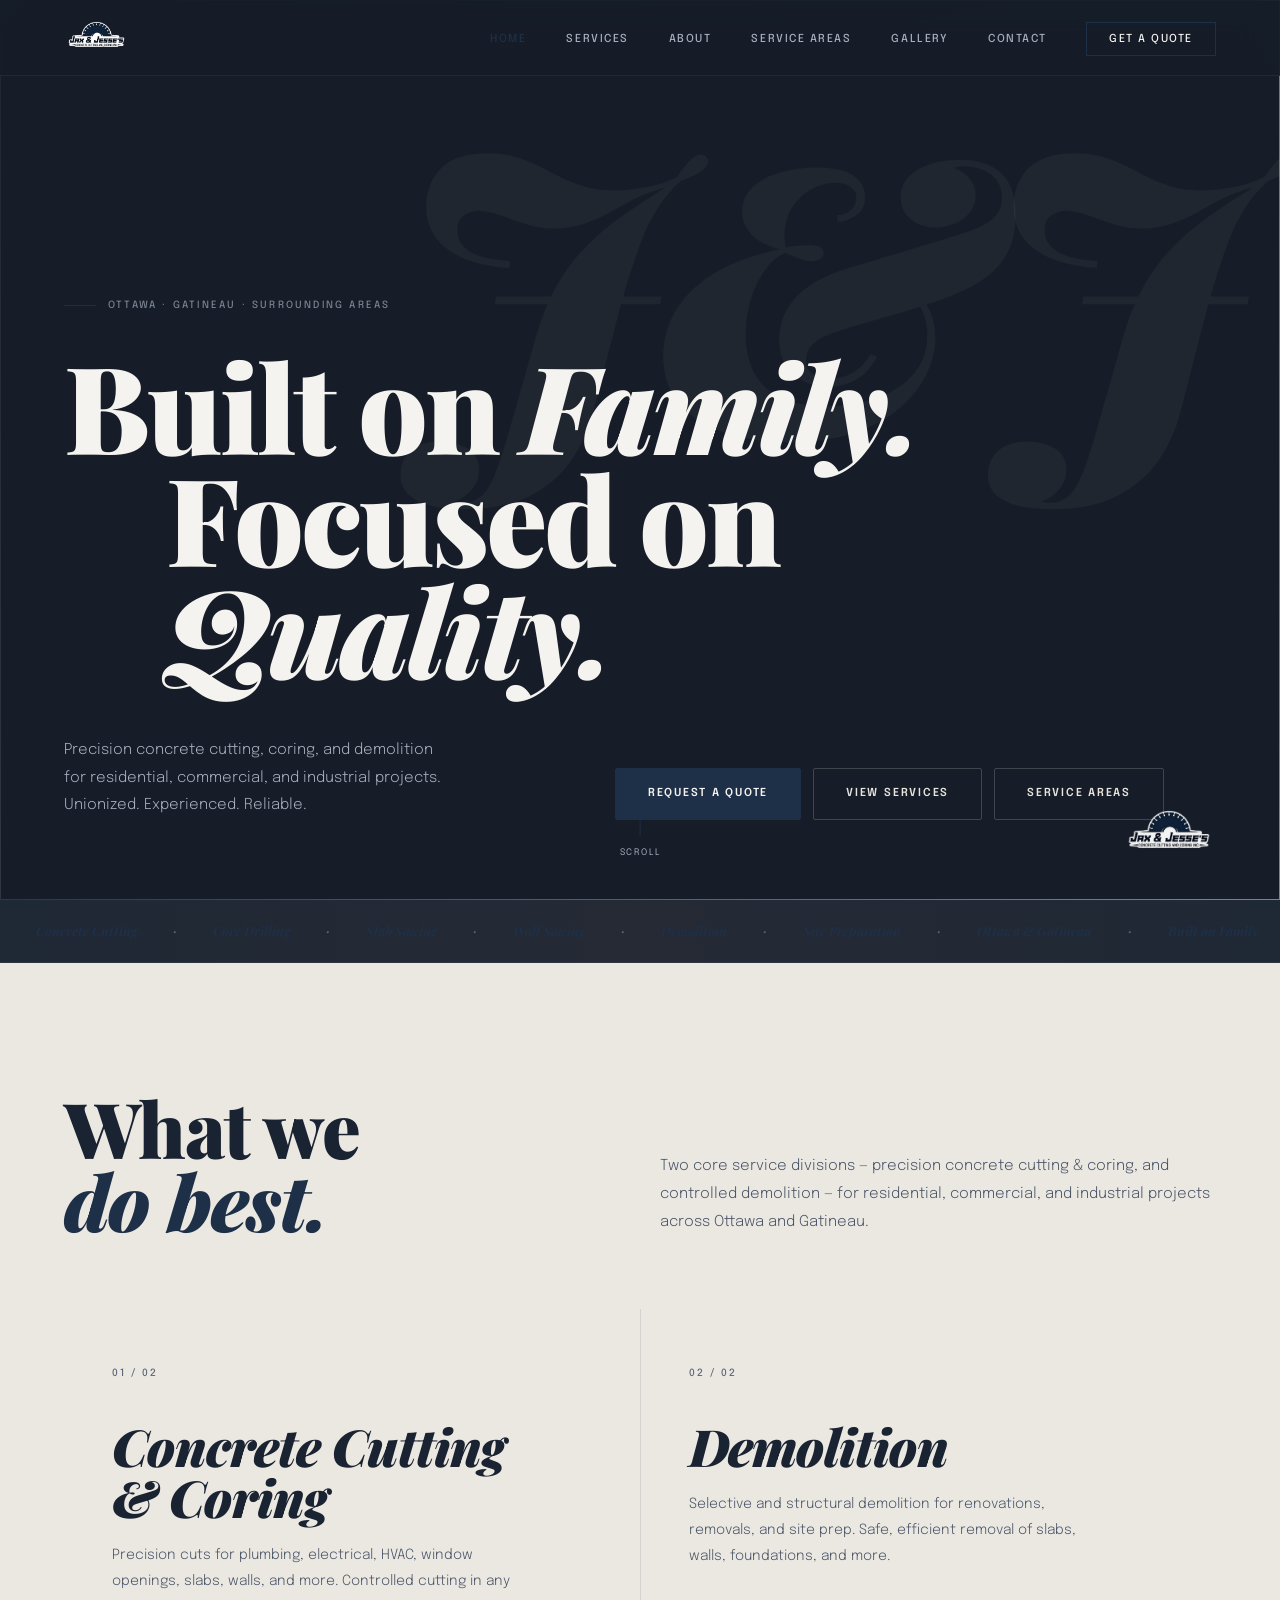
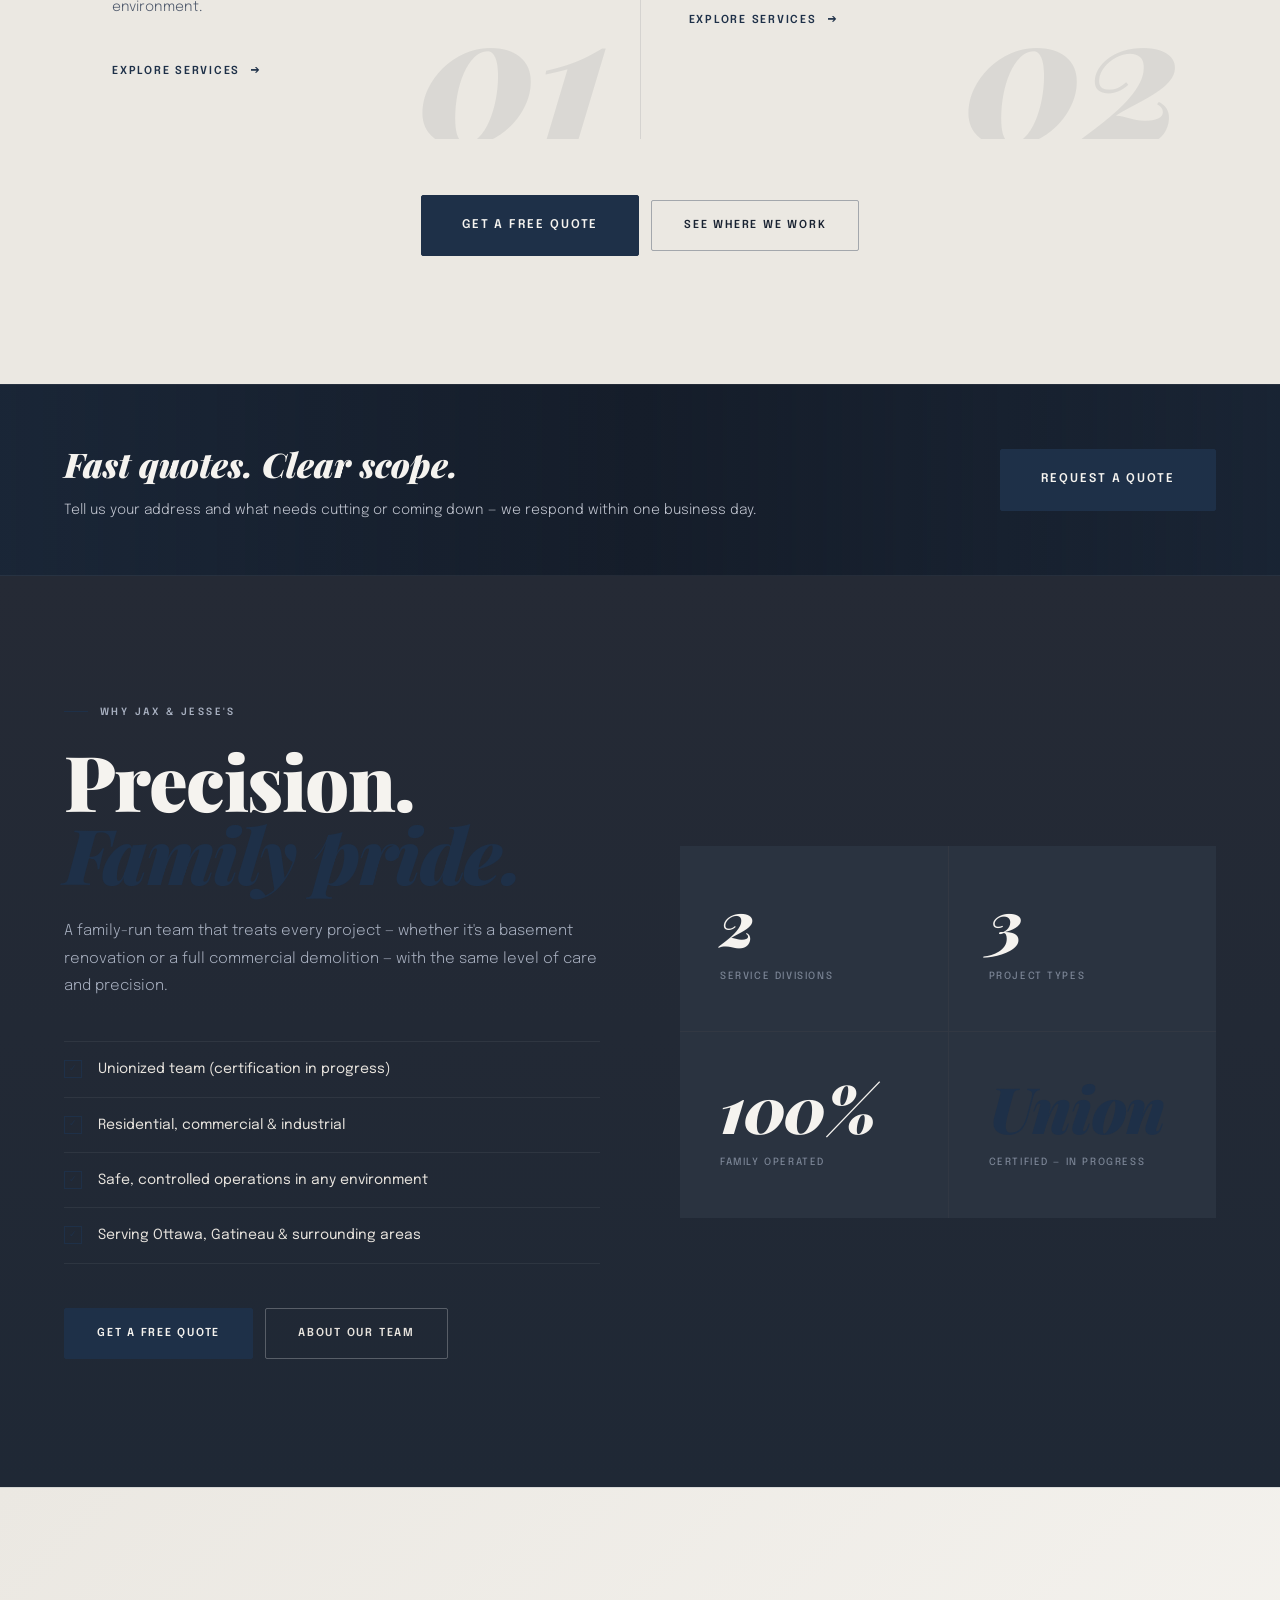
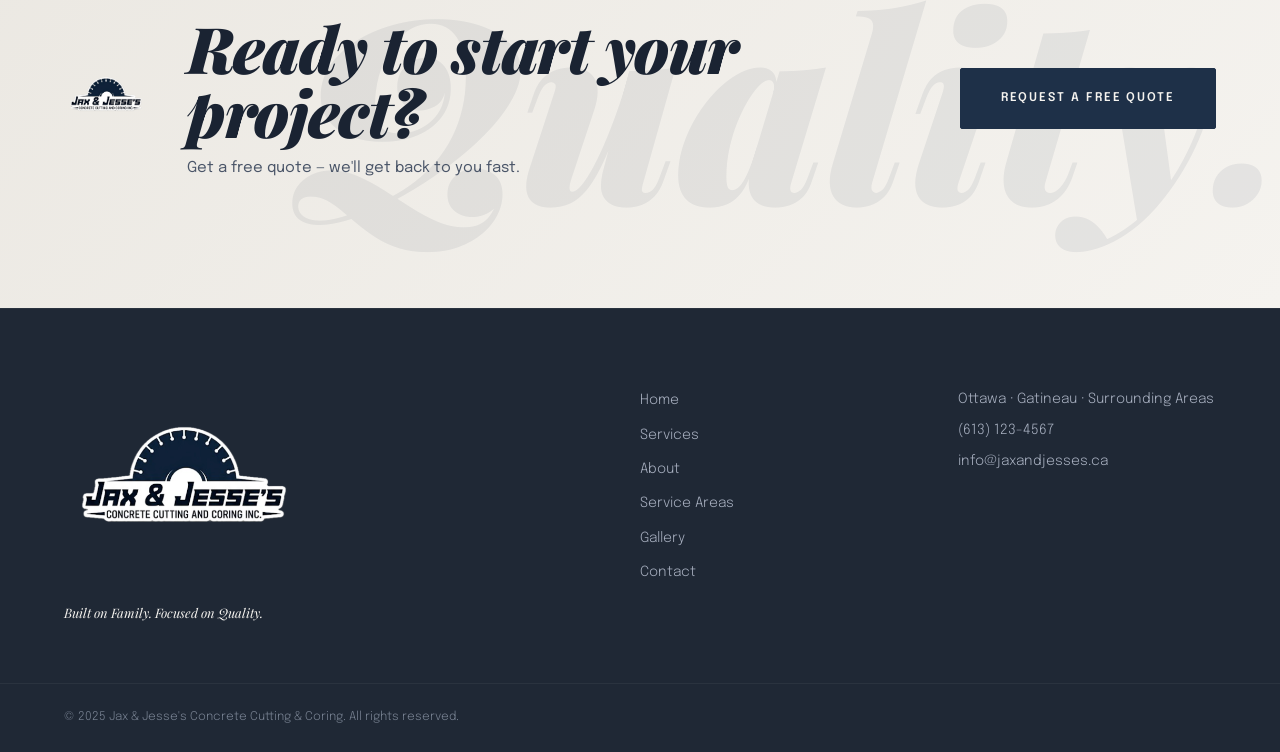
==== commit f5f0faa3: "update" ====
--- a/index.html
+++ b/index.html
@@ -30,6 +30,7 @@
       <li><a href="index.html" class="active">Home</a></li>
       <li><a href="services.html">Services</a></li>
       <li><a href="about.html">About</a></li>
+      <li><a href="areas.html">Service Areas</a></li>
       <li><a href="gallery.html">Gallery</a></li>
       <li><a href="contact.html">Contact</a></li>
       <li><a href="contact.html" class="nav-cta">Get a Quote</a></li>
@@ -60,6 +61,7 @@
         <div class="hero-ctas">
           <a href="contact.html" class="btn btn-primary">Request a Quote</a>
           <a href="services.html" class="btn btn-ghost">View Services</a>
+          <a href="areas.html" class="btn btn-ghost">Service areas</a>
         </div>
       </div>
     </div>
@@ -121,6 +123,20 @@
         <span class="service-card-bg-num">02</span>
       </div>
     </div>
+    <div class="services-overview-actions">
+      <a href="contact.html" class="btn btn-primary btn-lg">Get a free quote</a>
+      <a href="areas.html" class="btn btn-outline">See where we work</a>
+    </div>
+  </section>
+
+  <section class="cta-strip reveal">
+    <div class="cta-strip-inner">
+      <div class="cta-strip-copy">
+        <strong>Fast quotes. Clear scope.</strong>
+        <span>Tell us your address and what needs cutting or coming down — we respond within one business day.</span>
+      </div>
+      <a href="contact.html" class="btn btn-primary btn-lg">Request a quote</a>
+    </div>
   </section>
 
   <!-- WHY US -->
@@ -136,7 +152,10 @@
           <li><span class="check">✓</span> Safe, controlled operations in any environment</li>
           <li><span class="check">✓</span> Serving Ottawa, Gatineau & surrounding areas</li>
         </ul>
-        <a href="about.html" class="btn btn-outline">About Our Team</a>
+        <div class="why-us-actions">
+          <a href="contact.html" class="btn btn-primary">Get a free quote</a>
+          <a href="about.html" class="btn btn-outline">About our team</a>
+        </div>
       </div>
       <div class="why-us-stats">
         <div class="why-stat">
@@ -188,6 +207,7 @@
         <a href="index.html">Home</a>
         <a href="services.html">Services</a>
         <a href="about.html">About</a>
+        <a href="areas.html">Service Areas</a>
         <a href="gallery.html">Gallery</a>
         <a href="contact.html">Contact</a>
       </div>
--- a/styles/main.css
+++ b/styles/main.css
@@ -365,7 +365,7 @@
 
 .hero-headline em {
   font-style: italic;
-  color: var(--accent);
+  color: var(--white);
 }
 
 .hero-headline .line-indent {
@@ -457,6 +457,12 @@
   overflow: hidden;
 }
 
+.page-hero-inner {
+  position: relative;
+  z-index: 2;
+  width: 100%;
+}
+
 .page-hero-bg-text {
   position: absolute;
   bottom: -20px;
@@ -500,6 +506,77 @@
   color: var(--light-grey);
   max-width: 480px;
   line-height: 1.85;
+}
+
+.page-hero-cta {
+  margin-top: 24px;
+}
+
+/* Split page hero — headline left, media right */
+.page-hero--split {
+  display: grid;
+  grid-template-columns: minmax(0, 1fr) minmax(280px, 42%);
+  gap: clamp(32px, 5vw, 72px);
+  align-items: center;
+  padding-bottom: clamp(60px, 8vw, 100px);
+}
+
+.page-hero--split .page-hero-bg-text {
+  bottom: auto;
+  top: calc(var(--nav-h) + 20px);
+}
+
+.page-hero--split .page-hero-content {
+  max-width: none;
+}
+
+.page-hero-media {
+  position: relative;
+  z-index: 2;
+  border-radius: var(--radius);
+  overflow: hidden;
+  border: 1px solid rgba(255, 255, 255, 0.08);
+  box-shadow: 0 24px 80px rgba(0, 0, 0, 0.35);
+}
+
+.page-hero-media img {
+  width: 100%;
+  height: 100%;
+  object-fit: cover;
+  aspect-ratio: 4 / 3;
+  min-height: 220px;
+}
+
+.media-placeholder {
+  aspect-ratio: 4 / 3;
+  min-height: 220px;
+  background: linear-gradient(145deg, var(--navy-mid) 0%, var(--navy-deep) 50%, var(--charcoal) 100%);
+  border: 1px dashed rgba(30, 48, 72, 0.65);
+  display: flex;
+  flex-direction: column;
+  align-items: center;
+  justify-content: center;
+  gap: 10px;
+  padding: 24px;
+  text-align: center;
+}
+
+.media-placeholder::before {
+  content: '';
+  width: 48px;
+  height: 48px;
+  border: 1px solid rgba(30, 48, 72, 0.9);
+  background: rgba(30, 48, 72, 0.25);
+  border-radius: var(--radius);
+  opacity: 0.9;
+}
+
+.media-placeholder span {
+  font-size: 10px;
+  font-weight: 600;
+  letter-spacing: 0.2em;
+  text-transform: uppercase;
+  color: var(--steel);
 }
 
 /* =========================================
@@ -589,6 +666,34 @@
 
 .services-overview .service-card-index {
   color: var(--steel);
+}
+
+.services-overview-actions {
+  margin-top: clamp(40px, 5vw, 56px);
+  display: flex;
+  flex-wrap: wrap;
+  gap: 12px;
+  align-items: center;
+  justify-content: center;
+}
+
+.services-overview .btn-outline {
+  border-color: rgba(30, 48, 72, 0.35);
+  color: var(--ink-on-paper);
+}
+
+.services-overview .btn-outline:hover {
+  background: var(--accent-soft);
+  color: var(--accent);
+  border-color: var(--accent);
+}
+
+.why-us-actions {
+  display: flex;
+  flex-wrap: wrap;
+  gap: 12px;
+  align-items: center;
+  margin-top: 8px;
 }
 
 .services-overview-header {
@@ -933,7 +1038,7 @@
 .footer-slogan {
   font-size: 13px;
   font-weight: 300;
-  color: var(--grey);
+  color: var(--white);
   margin-top: 0;
   font-style: italic;
   font-family: var(--font-display);
@@ -1120,59 +1225,262 @@
   line-height: 1.7;
 }
 
+/* Service accordions — grouped, digestible lists (collapse-style) */
+.accordion-section-label {
+  margin-bottom: 20px !important;
+}
+
+.service-accordion-wrap {
+  display: flex;
+  flex-direction: column;
+  gap: 0;
+  border: 1px solid rgba(255, 255, 255, 0.08);
+  border-radius: var(--radius);
+  overflow: hidden;
+  background: var(--charcoal);
+}
+
+.service-accordion {
+  border-bottom: 1px solid rgba(255, 255, 255, 0.06);
+}
+
+.service-accordion:last-child {
+  border-bottom: none;
+}
+
+.service-accordion-btn {
+  width: 100%;
+  display: flex;
+  align-items: center;
+  justify-content: space-between;
+  gap: 20px;
+  text-align: left;
+  padding: 22px 26px;
+  font-family: var(--font-body);
+  font-size: 13px;
+  font-weight: 600;
+  letter-spacing: 0.08em;
+  text-transform: uppercase;
+  color: var(--off-white);
+  background: var(--charcoal);
+  transition: background 0.25s var(--ease), color 0.25s var(--ease);
+}
+
+.service-accordion-btn:hover {
+  background: var(--dark);
+  color: var(--white);
+}
+
+.service-accordion-btn[aria-expanded='true'] {
+  background: rgba(30, 48, 72, 0.35);
+  color: var(--white);
+}
+
+.service-accordion-btn .acc-chevron {
+  flex-shrink: 0;
+  width: 18px;
+  height: 18px;
+  border: 1px solid var(--accent);
+  border-radius: var(--radius);
+  display: flex;
+  align-items: center;
+  justify-content: center;
+  color: var(--accent);
+  transition: transform 0.3s var(--ease);
+}
+
+.service-accordion-btn[aria-expanded='true'] .acc-chevron {
+  transform: rotate(180deg);
+  background: rgba(30, 48, 72, 0.5);
+}
+
+.service-accordion-btn .acc-chevron svg {
+  width: 10px;
+  height: 10px;
+  stroke: currentColor;
+  fill: none;
+  stroke-width: 2;
+}
+
+.service-accordion-panel {
+  display: none;
+  padding: 0 26px 22px;
+  background: var(--black);
+  border-top: 1px solid rgba(255, 255, 255, 0.05);
+}
+
+.service-accordion-panel.is-open {
+  display: block;
+}
+
+.service-accordion-panel .services-list {
+  margin-top: 0;
+  grid-template-columns: 1fr;
+  gap: 0;
+  background: transparent;
+}
+
+.service-accordion-panel .service-item {
+  padding: 20px 0;
+  border-bottom: 1px solid rgba(255, 255, 255, 0.05);
+  background: transparent;
+}
+
+.service-accordion-panel .service-item:last-child {
+  border-bottom: none;
+}
+
+.service-accordion-panel .service-item:hover {
+  background: transparent;
+}
+
+.services-tab-cta {
+  margin-top: clamp(40px, 6vw, 72px);
+  padding: clamp(28px, 4vw, 40px);
+  border: 1px solid rgba(30, 48, 72, 0.45);
+  background: linear-gradient(135deg, rgba(30, 48, 72, 0.25) 0%, var(--charcoal) 100%);
+  display: flex;
+  flex-wrap: wrap;
+  align-items: center;
+  justify-content: space-between;
+  gap: 24px;
+}
+
+.services-tab-cta p {
+  font-family: var(--font-display);
+  font-size: clamp(22px, 3vw, 32px);
+  font-weight: 900;
+  font-style: italic;
+  color: var(--white);
+  line-height: 1.15;
+  max-width: 520px;
+  margin: 0;
+}
+
+.services-tab-cta .btn {
+  flex-shrink: 0;
+}
+
 /* PROJECT TYPES */
 .project-types {
-  padding: var(--section-pad) clamp(24px, 5vw, 80px);
+  padding: clamp(100px, 12vw, 160px) clamp(24px, 5vw, 80px);
   background: var(--charcoal);
+}
+
+.project-types-header {
+  max-width: 720px;
+  margin-bottom: 20px;
+}
+
+.project-types-header p {
+  font-size: 16px;
+  font-weight: 300;
+  color: var(--light-grey);
+  line-height: 1.85;
+  margin-top: 16px;
+}
+
+.project-types-title {
+  font-family: var(--font-display);
+  font-size: clamp(40px, 5vw, 64px);
+  font-weight: 900;
+  font-style: italic;
+  color: var(--white);
+  line-height: 1.05;
+  letter-spacing: -0.02em;
+  margin: 0;
 }
 
 .project-types-grid {
   display: grid;
   grid-template-columns: repeat(3, 1fr);
-  gap: 1px;
-  background: rgba(255,255,255,0.06);
-  margin-top: 56px;
+  gap: 2px;
+  background: rgba(255,255,255,0.08);
+  margin-top: clamp(48px, 6vw, 72px);
 }
 
 .project-type {
   background: var(--charcoal);
-  padding: 52px 44px;
+  padding: clamp(48px, 5vw, 72px) clamp(40px, 4vw, 56px);
+  min-height: 320px;
   position: relative;
   overflow: hidden;
   transition: background 0.25s var(--ease);
+  display: flex;
+  flex-direction: column;
+  justify-content: flex-end;
 }
 
 .project-type:hover { background: var(--dark); }
 
 .project-type-letter {
   font-family: var(--font-display);
-  font-size: clamp(80px, 12vw, 140px);
-  font-weight: 900;
-  font-style: italic;
-  color: rgba(255,255,255,0.04);
+  font-size: clamp(100px, 14vw, 180px);
+  font-weight: 900;
+  font-style: italic;
+  color: rgba(255,255,255,0.05);
   line-height: 1;
   position: absolute;
-  top: 0; right: 16px;
+  top: 8px; right: 12px;
   user-select: none;
 }
 
 .project-type h3 {
   font-family: var(--font-display);
-  font-size: 32px;
-  font-weight: 900;
-  font-style: italic;
-  color: var(--white);
-  margin-bottom: 16px;
+  font-size: clamp(28px, 3.2vw, 40px);
+  font-weight: 900;
+  font-style: italic;
+  color: var(--white);
+  margin-bottom: 20px;
   letter-spacing: -0.01em;
   position: relative;
 }
 
 .project-type p {
-  font-size: 14px;
+  font-size: 15px;
   font-weight: 300;
   color: var(--light-grey);
-  line-height: 1.8;
+  line-height: 1.85;
   position: relative;
+  max-width: 340px;
+}
+
+.project-types-cta {
+  margin-top: clamp(40px, 5vw, 64px);
+  padding: clamp(32px, 4vw, 48px) clamp(28px, 4vw, 48px);
+  border: 1px solid rgba(30, 48, 72, 0.5);
+  background: linear-gradient(160deg, var(--black) 0%, rgba(30, 48, 72, 0.2) 100%);
+  display: flex;
+  flex-wrap: wrap;
+  align-items: center;
+  justify-content: space-between;
+  gap: 28px;
+}
+
+.project-types-cta-copy h3 {
+  font-family: var(--font-display);
+  font-size: clamp(26px, 3.5vw, 44px);
+  font-weight: 900;
+  font-style: italic;
+  color: var(--white);
+  line-height: 1.05;
+  margin-bottom: 10px;
+}
+
+.project-types-cta-copy p {
+  font-size: 15px;
+  font-weight: 300;
+  color: var(--grey);
+  max-width: 480px;
+  line-height: 1.75;
+  margin: 0;
+}
+
+.project-types-cta-actions {
+  display: flex;
+  flex-wrap: wrap;
+  gap: 12px;
+  align-items: center;
 }
 
 /* =========================================
@@ -1192,6 +1500,26 @@
   align-items: start;
 }
 
+.about-main-inner--media {
+  grid-template-columns: minmax(0, 0.95fr) minmax(0, 1.15fr);
+  gap: clamp(48px, 6vw, 88px);
+  align-items: center;
+}
+
+.about-image-col {
+  position: relative;
+}
+
+.about-image-col .media-placeholder,
+.about-image-col .page-hero-media {
+  max-width: 100%;
+}
+
+.about-image-col .page-hero-media img {
+  aspect-ratio: 3 / 4;
+  min-height: 280px;
+}
+
 .about-type-block { position: relative; overflow: hidden; }
 
 .about-giant-text {
@@ -1249,47 +1577,105 @@
   background: var(--charcoal);
 }
 
+.values-intro {
+  max-width: 640px;
+  margin-bottom: clamp(40px, 5vw, 56px);
+}
+
+.values-intro p {
+  font-size: 16px;
+  font-weight: 300;
+  color: var(--light-grey);
+  line-height: 1.85;
+  margin-top: 16px;
+}
+
+.values-headline {
+  font-family: var(--font-display);
+  font-size: clamp(36px, 4.5vw, 56px);
+  font-weight: 900;
+  font-style: italic;
+  color: var(--white);
+  line-height: 1.05;
+  letter-spacing: -0.02em;
+  margin: 0;
+}
+
+.about-text-actions {
+  margin-top: 28px;
+  display: flex;
+  flex-wrap: wrap;
+  gap: 12px;
+  align-items: center;
+}
+
 .values-grid {
   display: grid;
-  grid-template-columns: repeat(4, 1fr);
-  gap: 1px;
-  background: rgba(255,255,255,0.06);
-  margin-top: 56px;
+  grid-template-columns: repeat(2, 1fr);
+  gap: 20px;
+  margin-top: 0;
 }
 
 .value-card {
-  background: var(--charcoal);
-  padding: 44px 36px;
-  transition: background 0.25s var(--ease);
-}
-
-.value-card:hover { background: var(--dark); }
+  background: var(--black);
+  padding: clamp(36px, 4vw, 52px) clamp(32px, 3.5vw, 48px);
+  transition: background 0.25s var(--ease), border-color 0.25s var(--ease);
+  border: 1px solid rgba(255, 255, 255, 0.07);
+  border-radius: var(--radius);
+  position: relative;
+  overflow: hidden;
+}
+
+.value-card::before {
+  content: '';
+  position: absolute;
+  top: 0;
+  left: 0;
+  width: 3px;
+  height: 100%;
+  background: var(--accent);
+  opacity: 0;
+  transition: opacity 0.25s var(--ease);
+}
+
+.value-card:hover {
+  background: var(--dark);
+  border-color: rgba(30, 48, 72, 0.45);
+}
+
+.value-card:hover::before {
+  opacity: 1;
+}
 
 .value-num {
-  font-family: var(--font-display);
-  font-size: 11px;
-  font-style: italic;
-  font-weight: 700;
-  color: var(--grey);
-  margin-bottom: 24px;
+  font-family: var(--font-body);
+  font-size: 10px;
+  font-style: normal;
+  font-weight: 600;
+  letter-spacing: 0.22em;
+  text-transform: uppercase;
+  color: var(--accent);
+  margin-bottom: 20px;
   display: block;
 }
 
 .value-card h3 {
   font-family: var(--font-display);
-  font-size: 26px;
-  font-weight: 900;
-  font-style: italic;
-  color: var(--white);
-  margin-bottom: 16px;
-  letter-spacing: -0.01em;
+  font-size: clamp(28px, 3.5vw, 40px);
+  font-weight: 900;
+  font-style: italic;
+  color: var(--white);
+  margin-bottom: 18px;
+  letter-spacing: -0.02em;
+  line-height: 1.1;
 }
 
 .value-card p {
-  font-size: 13px;
+  font-size: 15px;
   font-weight: 300;
   color: var(--light-grey);
-  line-height: 1.8;
+  line-height: 1.85;
+  max-width: 42ch;
 }
 
 /* CREDENTIALS */
@@ -1326,6 +1712,169 @@
   font-weight: 300;
   color: var(--grey);
   line-height: 1.7;
+}
+
+/* =========================================
+   SERVICE AREAS PAGE
+   ========================================= */
+
+.areas-intro {
+  padding: var(--section-pad) clamp(24px, 5vw, 80px);
+  background: var(--black);
+  border-bottom: 1px solid rgba(255, 255, 255, 0.06);
+}
+
+.areas-intro-inner {
+  max-width: 720px;
+}
+
+.areas-intro-inner p {
+  font-size: 16px;
+  font-weight: 300;
+  color: var(--light-grey);
+  line-height: 1.85;
+  margin-top: 20px;
+}
+
+.areas-intro-cta {
+  margin-top: 20px;
+}
+
+.areas-section-lede {
+  font-size: 15px;
+  font-weight: 300;
+  color: var(--light-grey);
+  max-width: 640px;
+  line-height: 1.85;
+  margin-top: 16px;
+}
+
+.areas-bento-title {
+  max-width: 900px;
+}
+
+.areas-bento {
+  padding: var(--section-pad) clamp(24px, 5vw, 80px);
+  background: linear-gradient(180deg, var(--charcoal) 0%, var(--black) 100%);
+}
+
+.areas-bento-grid {
+  display: grid;
+  grid-template-columns: repeat(2, 1fr);
+  gap: 16px;
+  margin-top: clamp(40px, 5vw, 56px);
+}
+
+.area-card {
+  background: var(--black);
+  border: 1px solid rgba(255, 255, 255, 0.07);
+  padding: 28px 26px 32px;
+  transition: border-color 0.25s var(--ease), background 0.25s var(--ease);
+  position: relative;
+}
+
+.area-card:hover {
+  border-color: rgba(30, 48, 72, 0.55);
+  background: var(--charcoal);
+}
+
+.area-card.featured {
+  grid-column: 1 / -1;
+  background: linear-gradient(135deg, rgba(30, 48, 72, 0.35) 0%, var(--black) 100%);
+  border-color: rgba(30, 48, 72, 0.4);
+  padding: clamp(32px, 4vw, 44px);
+}
+
+.area-card-label {
+  font-size: 10px;
+  font-weight: 600;
+  letter-spacing: 0.2em;
+  text-transform: uppercase;
+  color: var(--accent);
+  margin-bottom: 12px;
+}
+
+.area-card h3 {
+  font-family: var(--font-display);
+  font-size: clamp(22px, 2.5vw, 30px);
+  font-weight: 900;
+  font-style: italic;
+  color: var(--white);
+  margin-bottom: 12px;
+  letter-spacing: -0.02em;
+}
+
+.area-card p {
+  font-size: 14px;
+  font-weight: 300;
+  color: var(--grey);
+  line-height: 1.75;
+  margin: 0;
+}
+
+.area-card.featured p {
+  font-size: 15px;
+  max-width: 52ch;
+}
+
+.areas-map-note {
+  margin-top: clamp(48px, 6vw, 72px);
+  padding: 32px;
+  border: 1px dashed rgba(30, 48, 72, 0.5);
+  background: rgba(30, 48, 72, 0.12);
+  text-align: center;
+}
+
+.areas-map-note p {
+  font-size: 14px;
+  font-weight: 300;
+  color: var(--light-grey);
+  line-height: 1.75;
+  margin: 0;
+}
+
+.areas-map-note a {
+  color: var(--white);
+  border-bottom: 1px solid var(--accent);
+  transition: color 0.2s var(--ease);
+}
+
+.areas-map-note a:hover {
+  color: var(--accent);
+}
+
+/* Reusable mid-page CTA strip */
+.cta-strip {
+  padding: clamp(36px, 5vw, 52px) clamp(24px, 5vw, 80px);
+  background: linear-gradient(90deg, rgba(30, 48, 72, 0.45) 0%, var(--navy-deep) 50%, rgba(30, 48, 72, 0.35) 100%);
+  border-top: 1px solid rgba(255, 255, 255, 0.06);
+  border-bottom: 1px solid rgba(255, 255, 255, 0.06);
+}
+
+.cta-strip-inner {
+  max-width: var(--container);
+  margin: 0 auto;
+  display: flex;
+  flex-wrap: wrap;
+  align-items: center;
+  justify-content: space-between;
+  gap: 24px;
+}
+
+.cta-strip-copy strong {
+  font-family: var(--font-display);
+  font-size: clamp(22px, 3vw, 34px);
+  font-weight: 900;
+  font-style: italic;
+  color: var(--white);
+  display: block;
+  margin-bottom: 6px;
+}
+
+.cta-strip-copy span {
+  font-size: 14px;
+  font-weight: 300;
+  color: var(--silver);
 }
 
 /* =========================================
@@ -1635,10 +2184,42 @@
   .cta-band-inner { grid-template-columns: 1fr; justify-items: start; }
   .about-type-block { display: none; }
 
+  .about-main-inner--media {
+    grid-template-columns: 1fr;
+  }
+
+  .page-hero--split {
+    grid-template-columns: 1fr;
+  }
+
+  .page-hero--split .page-hero-media {
+    order: -1;
+    max-width: 100%;
+  }
+
+  .areas-bento-grid {
+    grid-template-columns: 1fr;
+  }
+
+  .area-card.featured {
+    grid-column: span 1;
+  }
+
   .services-intro { grid-template-columns: 1fr; }
   .services-intro-num { display: none; }
 
   .hero-bottom { flex-direction: column; align-items: flex-start; }
+
+  .services-tab-cta,
+  .project-types-cta {
+    flex-direction: column;
+    align-items: flex-start;
+  }
+
+  .cta-strip-inner {
+    flex-direction: column;
+    align-items: flex-start;
+  }
 }
 
 @media (max-width: 600px) {
